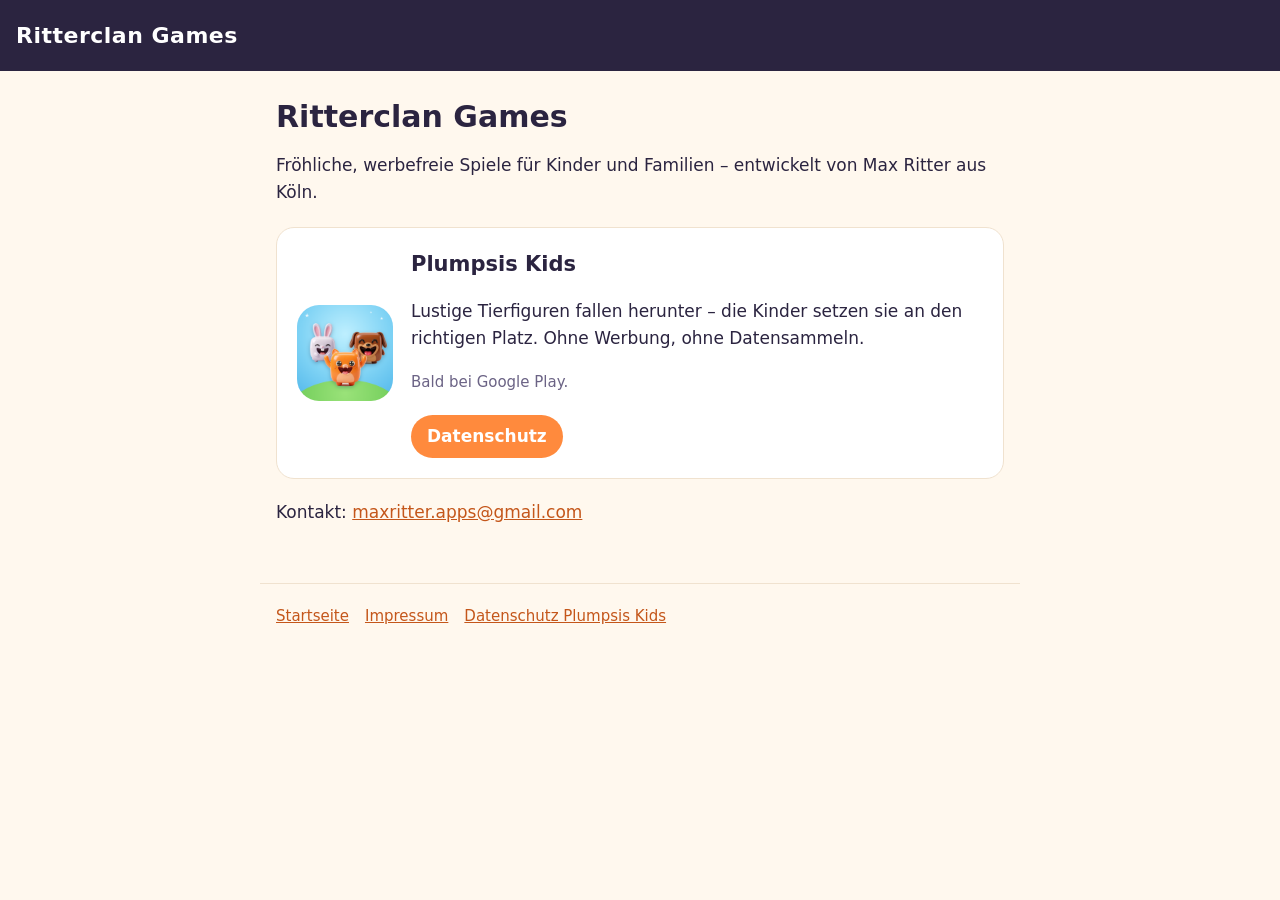
==== index.html @ 3e45c0a0 "Add files via upload" ====
<!doctype html>
<html lang="de"><head><meta charset="utf-8"><meta name="viewport" content="width=device-width,initial-scale=1"><title>Ritterclan Games</title><link rel="stylesheet" href="/style.css"><link rel="icon" href="/plumpsis-kids-icon.png"></head><body><header><a href="/">Ritterclan Games</a></header><main>
<h1>Ritterclan Games</h1>
<p>Fröhliche, werbefreie Spiele für Kinder und Familien – entwickelt von Max Ritter aus Köln.</p>
<div class="card"><img src="/plumpsis-kids-icon.png" alt="Plumpsis Kids App-Symbol"><div>
<h2>Plumpsis Kids</h2>
<p>Lustige Tierfiguren fallen herunter – die Kinder setzen sie an den richtigen Platz. Ohne Werbung, ohne Datensammeln.</p>
<p class="muted">Bald bei Google Play.</p>
<a class="btn" href="/datenschutz-plumpsis-kids">Datenschutz</a>
</div></div>
<p>Kontakt: <a href="mailto:maxritter.apps@gmail.com">maxritter.apps@gmail.com</a></p>
</main>
<footer><a href="/">Startseite</a><a href="/impressum">Impressum</a><a href="/datenschutz-plumpsis-kids">Datenschutz Plumpsis Kids</a></footer></body></html>
---- style.css ----
:root{--bg:#fff8ee;--card:#ffffff;--text:#2b2440;--muted:#6b6385;--accent:#ff8a3d;--line:#f0e2cf}
*{box-sizing:border-box}
body{margin:0;background:var(--bg);color:var(--text);font:17px/1.6 system-ui,"Segoe UI",Roboto,sans-serif}
header{background:#2b2440;color:#fff;padding:18px 16px}
header a{color:#fff;text-decoration:none;font-weight:800;font-size:22px;letter-spacing:.5px}
main{max-width:760px;margin:0 auto;padding:28px 16px 40px}
h1{font-size:30px;line-height:1.2;margin:0 0 12px}
h2{font-size:21px;margin:28px 0 6px}
.card{background:var(--card);border:1px solid var(--line);border-radius:18px;padding:20px;display:flex;gap:18px;align-items:center;margin:20px 0}
.card img{width:96px;height:96px;border-radius:22px;flex:none}
.card h2{margin:0 0 4px}
.btn{display:inline-block;background:var(--accent);color:#fff;border-radius:999px;padding:8px 16px;text-decoration:none;font-weight:700;margin-top:6px}
a{color:#c4561a}
.muted{color:var(--muted);font-size:15px}
footer{max-width:760px;margin:0 auto;padding:20px 16px 40px;border-top:1px solid var(--line);font-size:15px}
footer a{margin-right:16px}
@media(max-width:520px){.card{flex-direction:column;text-align:center}}
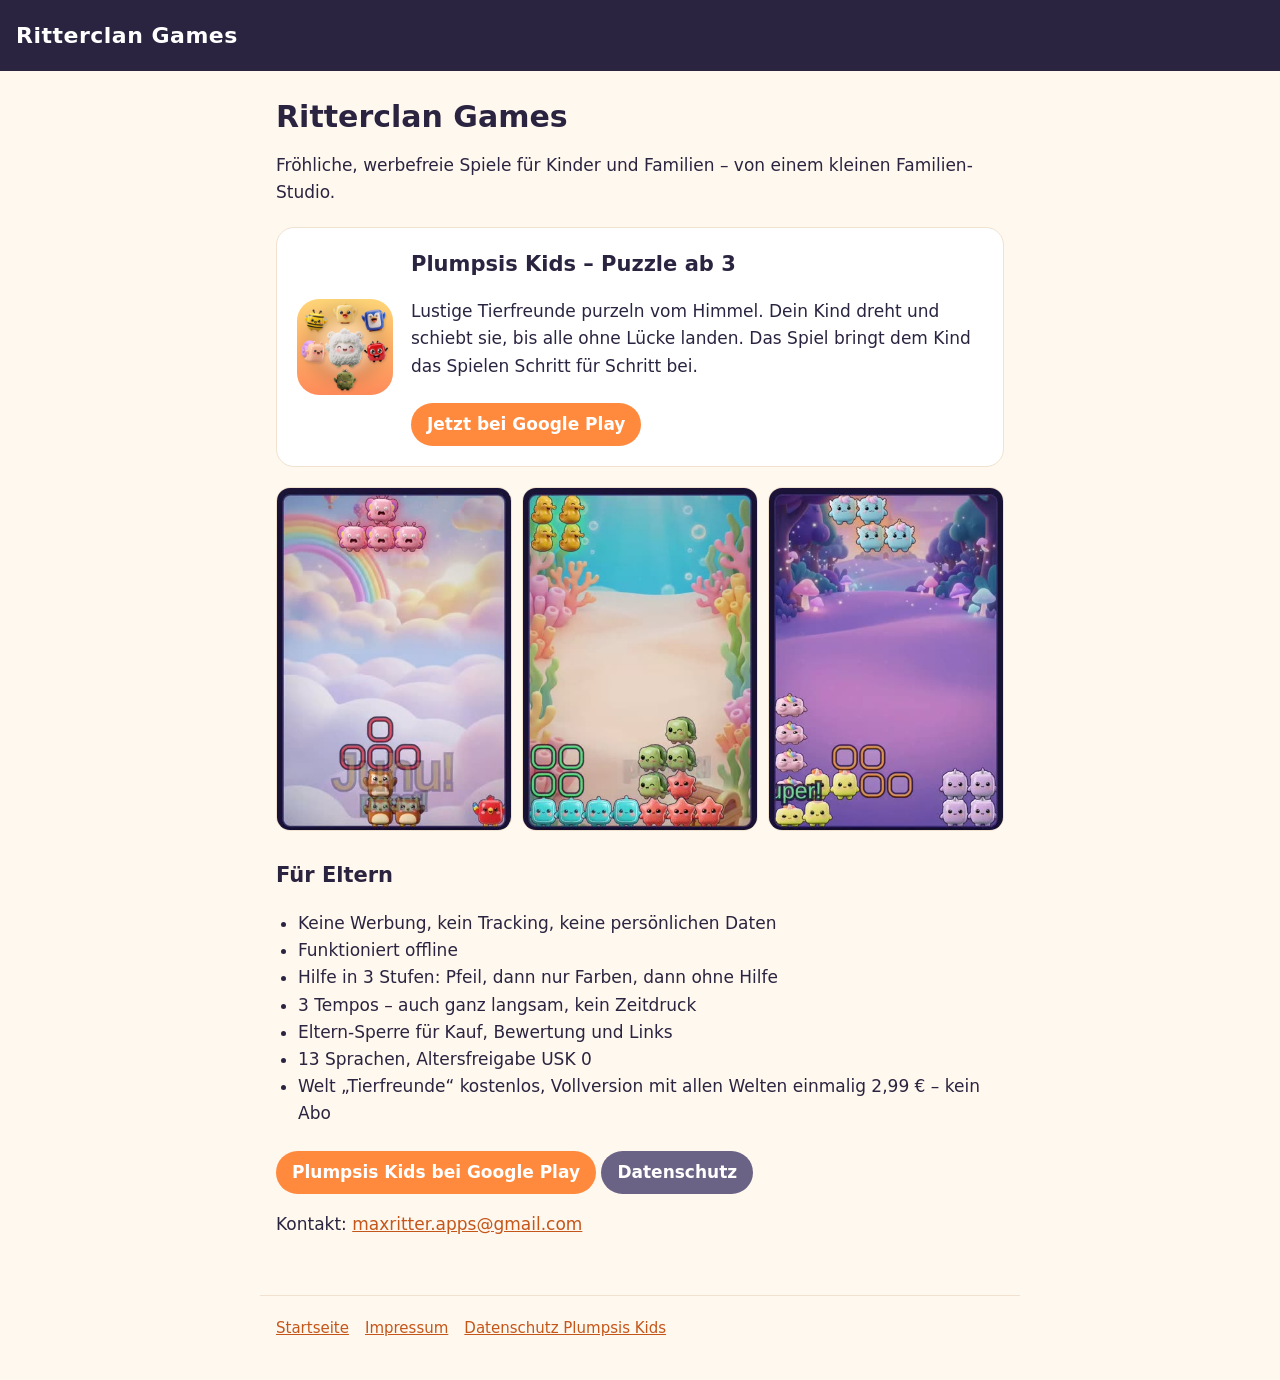
==== commit 354d6c0d: "Webseite: Plumpsis Kids jetzt bei Google Play" ====
--- a/index.html
+++ b/index.html
@@ -1,13 +1,24 @@
 <!doctype html>
-<html lang="de"><head><meta charset="utf-8"><meta name="viewport" content="width=device-width,initial-scale=1"><title>Ritterclan Games</title><link rel="stylesheet" href="/style.css"><link rel="icon" href="/plumpsis-kids-icon.png"></head><body><header><a href="/">Ritterclan Games</a></header><main>
+<html lang="de"><head><meta charset="utf-8"><meta name="viewport" content="width=device-width,initial-scale=1"><title>Ritterclan Games – Plumpsis Kids</title><meta name="description" content="Plumpsis Kids – ruhiges Puzzle-Spiel für Kinder ab 3 Jahren. Ohne Werbung, ohne Tracking, offline. Jetzt bei Google Play."><link rel="stylesheet" href="/style.css"><link rel="icon" href="/plumpsis-icon.png"></head><body><header><a href="/">Ritterclan Games</a></header><main>
 <h1>Ritterclan Games</h1>
-<p>Fröhliche, werbefreie Spiele für Kinder und Familien – entwickelt von Max Ritter aus Köln.</p>
-<div class="card"><img src="/plumpsis-kids-icon.png" alt="Plumpsis Kids App-Symbol"><div>
-<h2>Plumpsis Kids</h2>
-<p>Lustige Tierfiguren fallen herunter – die Kinder setzen sie an den richtigen Platz. Ohne Werbung, ohne Datensammeln.</p>
-<p class="muted">Bald bei Google Play.</p>
-<a class="btn" href="/datenschutz-plumpsis-kids">Datenschutz</a>
+<p>Fröhliche, werbefreie Spiele für Kinder und Familien – von einem kleinen Familien-Studio.</p>
+<div class="card"><img src="/plumpsis-icon.png" alt="Plumpsis Kids App-Symbol"><div>
+<h2>Plumpsis Kids – Puzzle ab 3</h2>
+<p>Lustige Tierfreunde purzeln vom Himmel. Dein Kind dreht und schiebt sie, bis alle ohne Lücke landen. Das Spiel bringt dem Kind das Spielen Schritt für Schritt bei.</p>
+<a class="btn" href="https://play.google.com/store/apps/details?id=de.plumpsis.kids">Jetzt bei Google Play</a>
 </div></div>
+<div class="shots"><img src="/shot-luft.jpg" alt="Welt Flugschule"><img src="/shot-wasser.jpg" alt="Welt Tauchgang"><img src="/shot-einhorn.jpg" alt="Welt Einhorn-Zauber"></div>
+<h2>Für Eltern</h2>
+<ul>
+<li>Keine Werbung, kein Tracking, keine persönlichen Daten</li>
+<li>Funktioniert offline</li>
+<li>Hilfe in 3 Stufen: Pfeil, dann nur Farben, dann ohne Hilfe</li>
+<li>3 Tempos – auch ganz langsam, kein Zeitdruck</li>
+<li>Eltern-Sperre für Kauf, Bewertung und Links</li>
+<li>13 Sprachen, Altersfreigabe USK 0</li>
+<li>Welt „Tierfreunde“ kostenlos, Vollversion mit allen Welten einmalig 2,99 € – kein Abo</li>
+</ul>
+<p><a class="btn" href="https://play.google.com/store/apps/details?id=de.plumpsis.kids">Plumpsis Kids bei Google Play</a> <a class="btn btn2" href="/datenschutz-plumpsis-kids">Datenschutz</a></p>
 <p>Kontakt: <a href="mailto:maxritter.apps@gmail.com">maxritter.apps@gmail.com</a></p>
 </main>
 <footer><a href="/">Startseite</a><a href="/impressum">Impressum</a><a href="/datenschutz-plumpsis-kids">Datenschutz Plumpsis Kids</a></footer></body></html>
--- a/style.css
+++ b/style.css
@@ -10,6 +10,10 @@
 .card img{width:96px;height:96px;border-radius:22px;flex:none}
 .card h2{margin:0 0 4px}
 .btn{display:inline-block;background:var(--accent);color:#fff;border-radius:999px;padding:8px 16px;text-decoration:none;font-weight:700;margin-top:6px}
+.btn2{background:#6b6385}
+.shots{display:flex;gap:10px;margin:8px 0 4px}
+.shots img{flex:1;min-width:0;width:33%;border-radius:14px;border:1px solid var(--line)}
+ul{padding-left:22px}
 a{color:#c4561a}
 .muted{color:var(--muted);font-size:15px}
 footer{max-width:760px;margin:0 auto;padding:20px 16px 40px;border-top:1px solid var(--line);font-size:15px}
